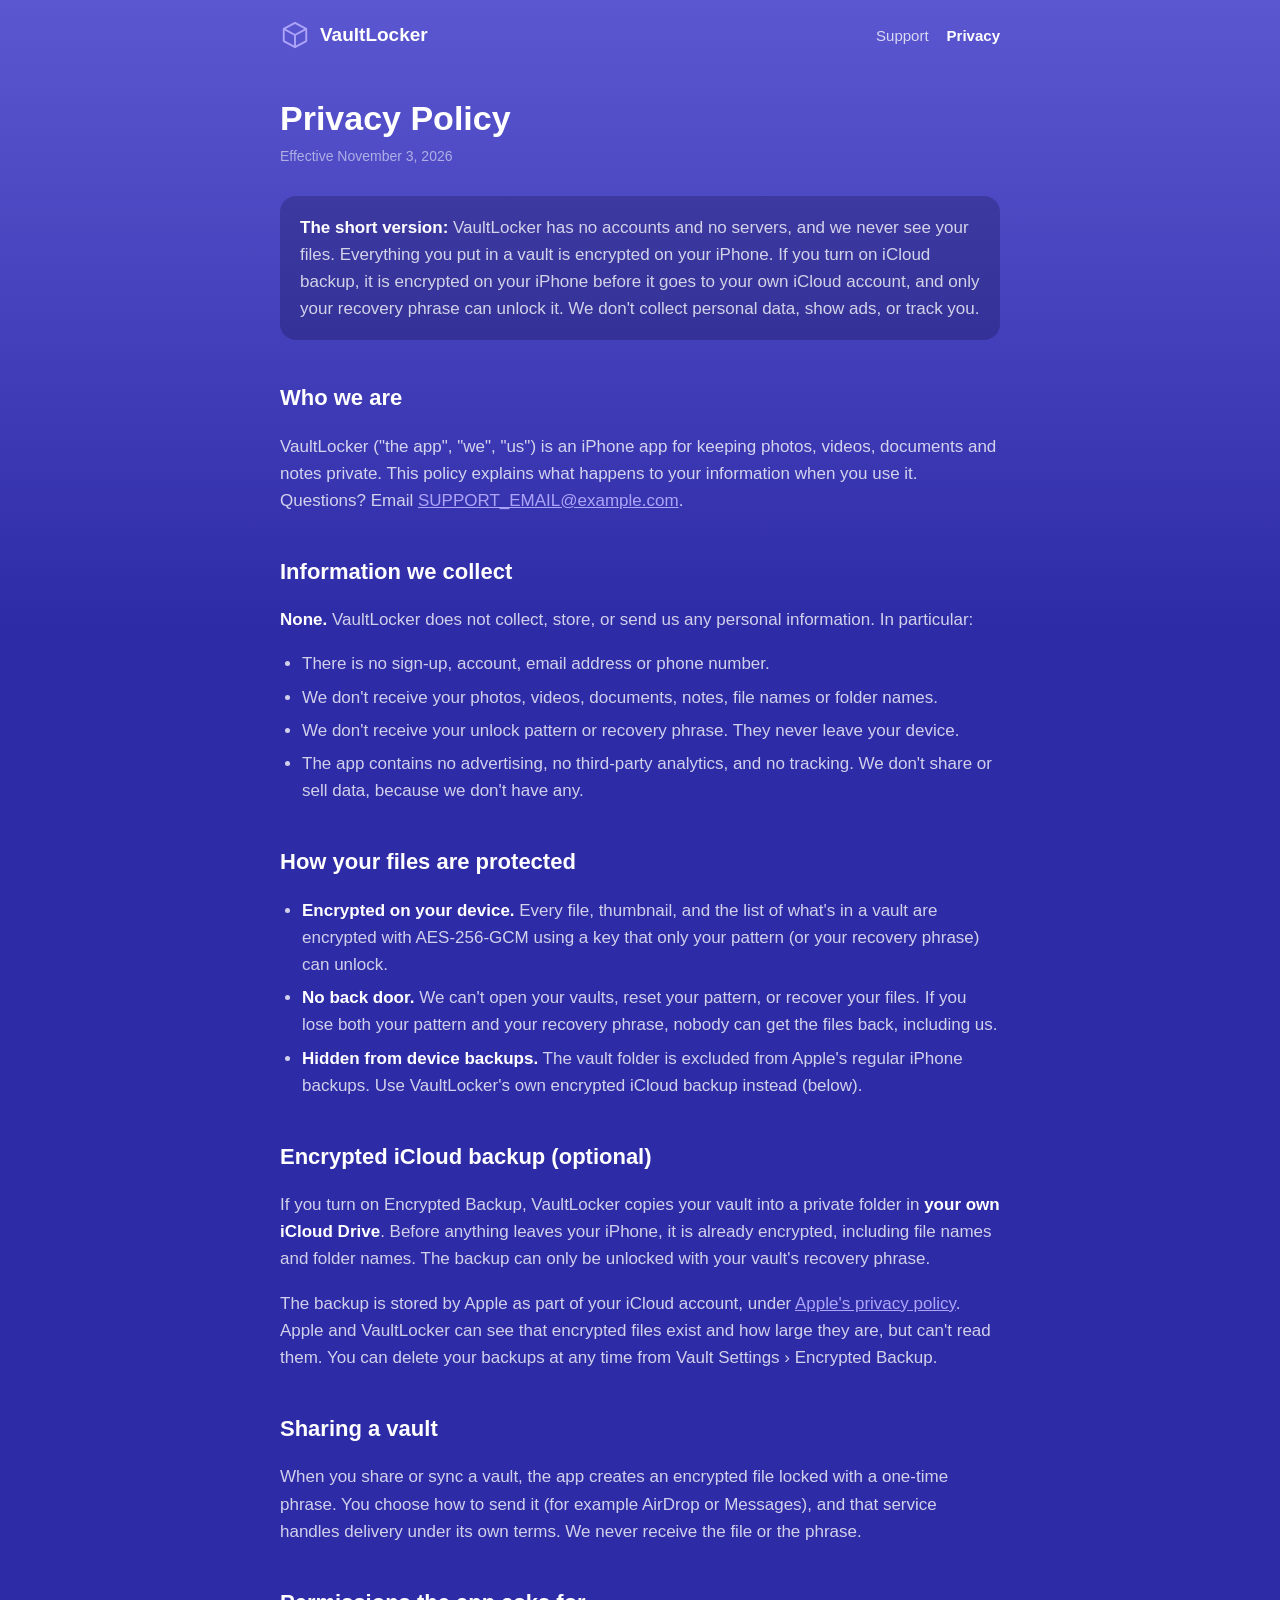
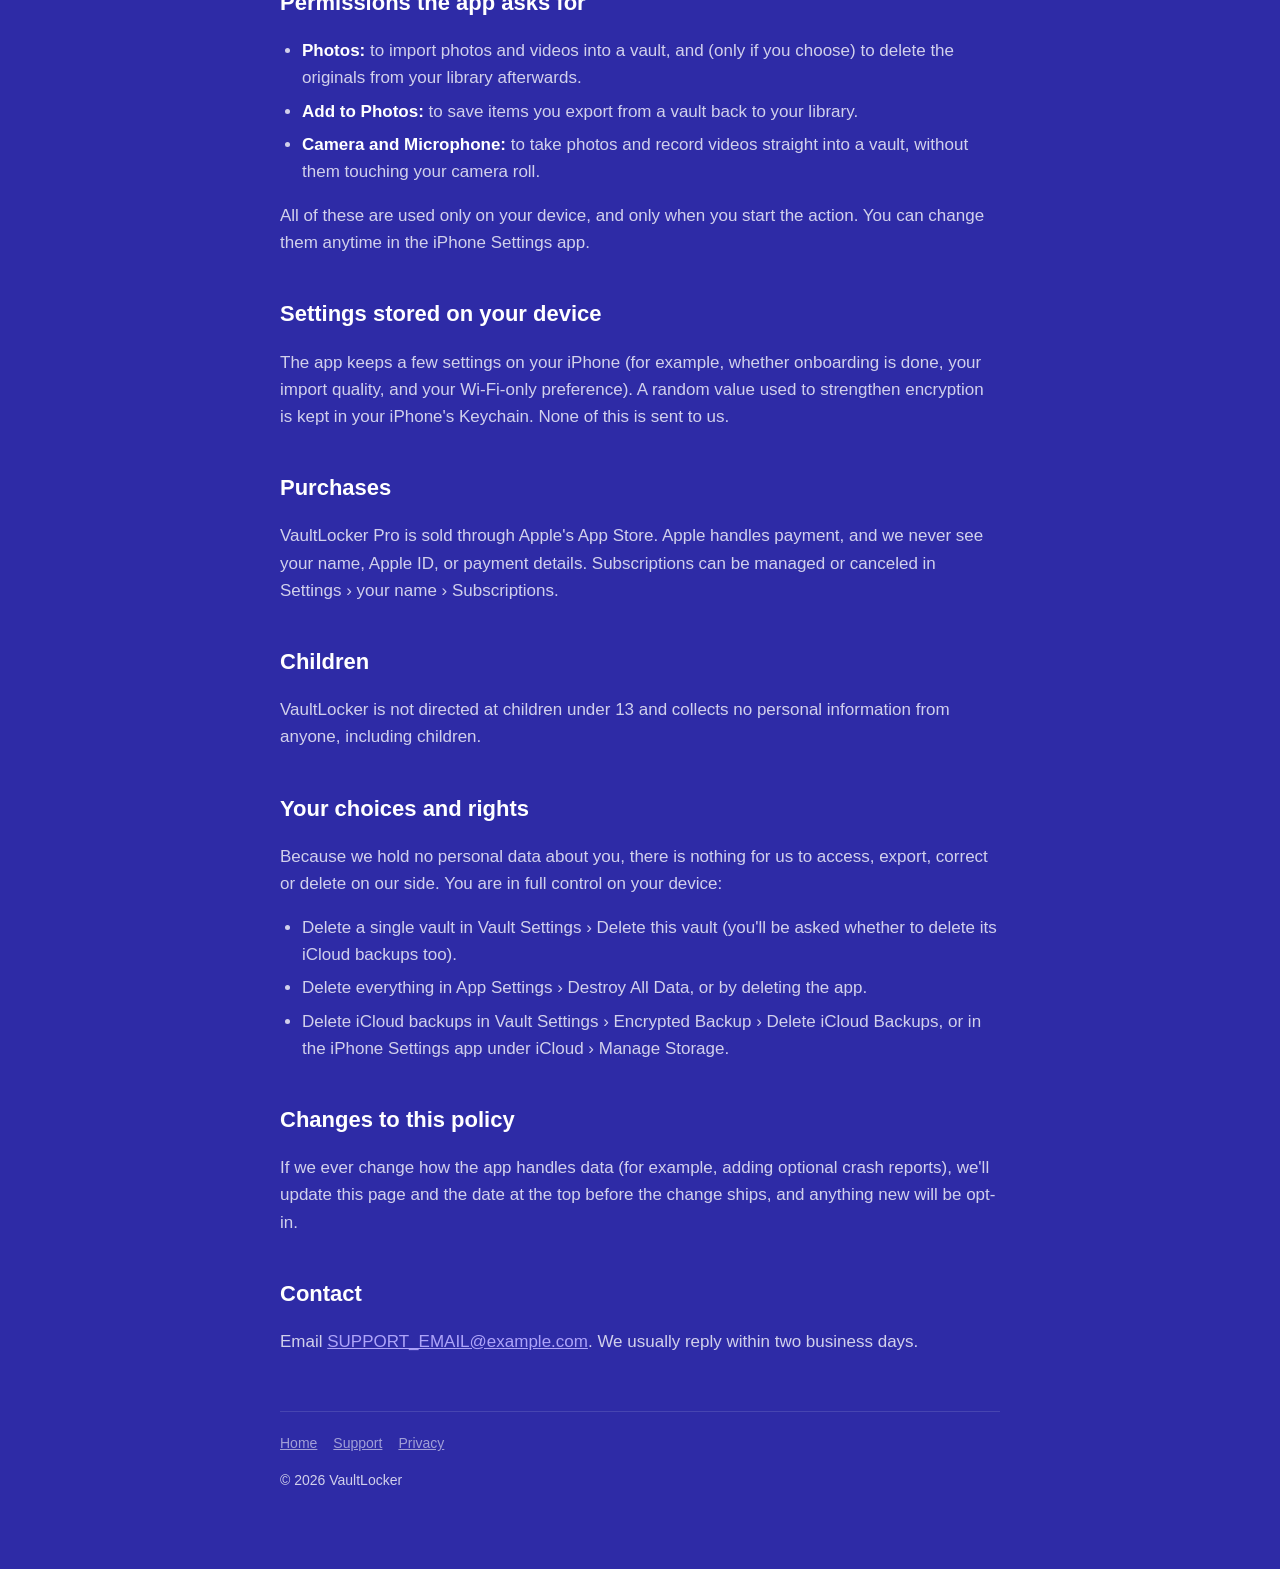
==== privacy.html @ 18f54d1c "first commit" ====
<!doctype html>
<html lang="en">
<head>
  <meta charset="utf-8">
  <meta name="viewport" content="width=device-width, initial-scale=1">
  <title>Privacy Policy – VaultLocker</title>
  <meta name="description" content="VaultLocker privacy policy. Your files are encrypted on your iPhone and we never see them.">
  <link rel="stylesheet" href="style.css">
</head>
<body>
<div class="wrap">
  <header class="site">
    <a class="brand" href="index.html">
      <svg viewBox="0 0 32 32" aria-hidden="true"><path d="M16 3 28 9.5v13L16 29 4 22.5v-13z" fill="none" stroke="#ada4f9" stroke-width="2" stroke-linejoin="round"/><path d="M4 9.5 16 16l12-6.5M16 16v13" fill="none" stroke="#ada4f9" stroke-width="2" stroke-linejoin="round"/></svg>
      <span>VaultLocker</span>
    </a>
    <nav><a href="support.html">Support</a><a href="privacy.html" aria-current="page">Privacy</a></nav>
  </header>

  <main>
    <h1>Privacy Policy</h1>
    <p class="meta">Effective November 3, 2026</p>

    <div class="card">
      <p><strong>The short version:</strong> VaultLocker has no accounts and no servers, and we never see your files. Everything you put in a vault is encrypted on your iPhone. If you turn on iCloud backup, it is encrypted on your iPhone before it goes to your own iCloud account, and only your recovery phrase can unlock it. We don't collect personal data, show ads, or track you.</p>
    </div>

    <h2>Who we are</h2>
    <p>VaultLocker ("the app", "we", "us") is an iPhone app for keeping photos, videos, documents and notes private. This policy explains what happens to your information when you use it. Questions? Email <a href="mailto:SUPPORT_EMAIL@example.com">SUPPORT_EMAIL@example.com</a>.</p>

    <h2>Information we collect</h2>
    <p><strong>None.</strong> VaultLocker does not collect, store, or send us any personal information. In particular:</p>
    <ul>
      <li>There is no sign-up, account, email address or phone number.</li>
      <li>We don't receive your photos, videos, documents, notes, file names or folder names.</li>
      <li>We don't receive your unlock pattern or recovery phrase. They never leave your device.</li>
      <li>The app contains no advertising, no third-party analytics, and no tracking. We don't share or sell data, because we don't have any.</li>
    </ul>

    <h2>How your files are protected</h2>
    <ul>
      <li><strong>Encrypted on your device.</strong> Every file, thumbnail, and the list of what's in a vault are encrypted with AES-256-GCM using a key that only your pattern (or your recovery phrase) can unlock.</li>
      <li><strong>No back door.</strong> We can't open your vaults, reset your pattern, or recover your files. If you lose both your pattern and your recovery phrase, nobody can get the files back, including us.</li>
      <li><strong>Hidden from device backups.</strong> The vault folder is excluded from Apple's regular iPhone backups. Use VaultLocker's own encrypted iCloud backup instead (below).</li>
    </ul>

    <h2>Encrypted iCloud backup (optional)</h2>
    <p>If you turn on Encrypted Backup, VaultLocker copies your vault into a private folder in <strong>your own iCloud Drive</strong>. Before anything leaves your iPhone, it is already encrypted, including file names and folder names. The backup can only be unlocked with your vault's recovery phrase.</p>
    <p>The backup is stored by Apple as part of your iCloud account, under <a href="https://www.apple.com/legal/privacy/">Apple's privacy policy</a>. Apple and VaultLocker can see that encrypted files exist and how large they are, but can't read them. You can delete your backups at any time from Vault Settings › Encrypted Backup.</p>

    <h2>Sharing a vault</h2>
    <p>When you share or sync a vault, the app creates an encrypted file locked with a one-time phrase. You choose how to send it (for example AirDrop or Messages), and that service handles delivery under its own terms. We never receive the file or the phrase.</p>

    <h2>Permissions the app asks for</h2>
    <ul>
      <li><strong>Photos:</strong> to import photos and videos into a vault, and (only if you choose) to delete the originals from your library afterwards.</li>
      <li><strong>Add to Photos:</strong> to save items you export from a vault back to your library.</li>
      <li><strong>Camera and Microphone:</strong> to take photos and record videos straight into a vault, without them touching your camera roll.</li>
    </ul>
    <p>All of these are used only on your device, and only when you start the action. You can change them anytime in the iPhone Settings app.</p>

    <h2>Settings stored on your device</h2>
    <p>The app keeps a few settings on your iPhone (for example, whether onboarding is done, your import quality, and your Wi-Fi-only preference). A random value used to strengthen encryption is kept in your iPhone's Keychain. None of this is sent to us.</p>

    <h2>Purchases</h2>
    <p>VaultLocker Pro is sold through Apple's App Store. Apple handles payment, and we never see your name, Apple ID, or payment details. Subscriptions can be managed or canceled in Settings › your name › Subscriptions.</p>

    <h2>Children</h2>
    <p>VaultLocker is not directed at children under 13 and collects no personal information from anyone, including children.</p>

    <h2>Your choices and rights</h2>
    <p>Because we hold no personal data about you, there is nothing for us to access, export, correct or delete on our side. You are in full control on your device:</p>
    <ul>
      <li>Delete a single vault in Vault Settings › Delete this vault (you'll be asked whether to delete its iCloud backups too).</li>
      <li>Delete everything in App Settings › Destroy All Data, or by deleting the app.</li>
      <li>Delete iCloud backups in Vault Settings › Encrypted Backup › Delete iCloud Backups, or in the iPhone Settings app under iCloud › Manage Storage.</li>
    </ul>

    <h2>Changes to this policy</h2>
    <p>If we ever change how the app handles data (for example, adding optional crash reports), we'll update this page and the date at the top before the change ships, and anything new will be opt-in.</p>

    <h2>Contact</h2>
    <p>Email <a href="mailto:SUPPORT_EMAIL@example.com">SUPPORT_EMAIL@example.com</a>. We usually reply within two business days.</p>
  </main>

  <footer class="site">
    <a href="index.html">Home</a><a href="support.html">Support</a><a href="privacy.html">Privacy</a>
    <p>© 2026 VaultLocker</p>
  </footer>
</div>
</body>
</html>
---- style.css ----
:root {
  --bg-top: #5b57d1;
  --bg-bottom: #2e2ba6;
  --card: rgba(0, 0, 32, 0.22);
  --line: rgba(255, 255, 255, 0.12);
  --text: #ffffff;
  --dim: rgba(255, 255, 255, 0.78);
  --faint: rgba(255, 255, 255, 0.55);
  --accent: #ada4f9;
  --accent-text: #3a3394;
}

* { box-sizing: border-box; }

html { -webkit-text-size-adjust: 100%; }

body {
  margin: 0;
  min-height: 100vh;
  background: linear-gradient(180deg, var(--bg-top) 0%, var(--bg-bottom) 70%) fixed;
  background-color: var(--bg-bottom);
  color: var(--text);
  font: 17px/1.6 -apple-system, BlinkMacSystemFont, "SF Pro Text", "Segoe UI", Roboto, Helvetica, Arial, sans-serif;
}

a { color: var(--accent); }

.wrap { max-width: 760px; margin: 0 auto; padding: 0 20px 64px; }

header.site {
  display: flex;
  align-items: center;
  justify-content: space-between;
  gap: 16px;
  padding: 20px 0;
}

.brand {
  display: flex;
  align-items: center;
  gap: 10px;
  color: var(--text);
  text-decoration: none;
  font-weight: 700;
  font-size: 19px;
}

.brand svg { width: 30px; height: 30px; }

nav a {
  color: var(--dim);
  text-decoration: none;
  margin-left: 18px;
  font-size: 15px;
}

nav a[aria-current="page"] { color: var(--text); font-weight: 600; }

h1 { font-size: 34px; line-height: 1.2; margin: 28px 0 6px; }
h2 { font-size: 22px; margin: 40px 0 10px; }
h3 { font-size: 18px; margin: 24px 0 6px; }

p, li { color: var(--dim); }
strong { color: var(--text); }

.meta { color: var(--faint); font-size: 14px; margin: 0 0 28px; }

.card {
  background: var(--card);
  border-radius: 16px;
  padding: 18px 20px;
  margin: 16px 0;
}

.card p:first-child { margin-top: 0; }
.card p:last-child { margin-bottom: 0; }

ul { padding-left: 22px; }
li { margin: 6px 0; }

details {
  background: var(--card);
  border-radius: 14px;
  margin: 10px 0;
  padding: 0 18px;
}

summary {
  cursor: pointer;
  padding: 16px 0;
  font-weight: 600;
  list-style: none;
  display: flex;
  justify-content: space-between;
  gap: 12px;
}

summary::-webkit-details-marker { display: none; }
summary::after { content: "+"; color: var(--accent); font-weight: 400; font-size: 22px; line-height: 1; }
details[open] summary::after { content: "–"; }
details > :not(summary) { margin-top: 0; }
details > :last-child { padding-bottom: 16px; margin-bottom: 0; }

.button {
  display: inline-block;
  background: var(--accent);
  color: var(--accent-text);
  font-weight: 600;
  text-decoration: none;
  padding: 13px 26px;
  border-radius: 999px;
  margin-top: 6px;
}

.hero { text-align: center; padding: 48px 0 16px; }
.hero svg { width: 84px; height: 84px; }
.hero p { font-size: 19px; max-width: 520px; margin: 10px auto 24px; }

.grid { display: grid; grid-template-columns: repeat(auto-fit, minmax(210px, 1fr)); gap: 12px; }
.grid .card { margin: 0; }
.grid h3 { margin-top: 0; }

footer.site {
  border-top: 1px solid var(--line);
  margin-top: 56px;
  padding-top: 20px;
  color: var(--faint);
  font-size: 14px;
}

footer.site a { color: var(--faint); margin-right: 16px; }

@media (max-width: 480px) {
  body { font-size: 16px; }
  h1 { font-size: 28px; }
  nav a { margin-left: 12px; font-size: 14px; }
  .brand span { display: none; }
}
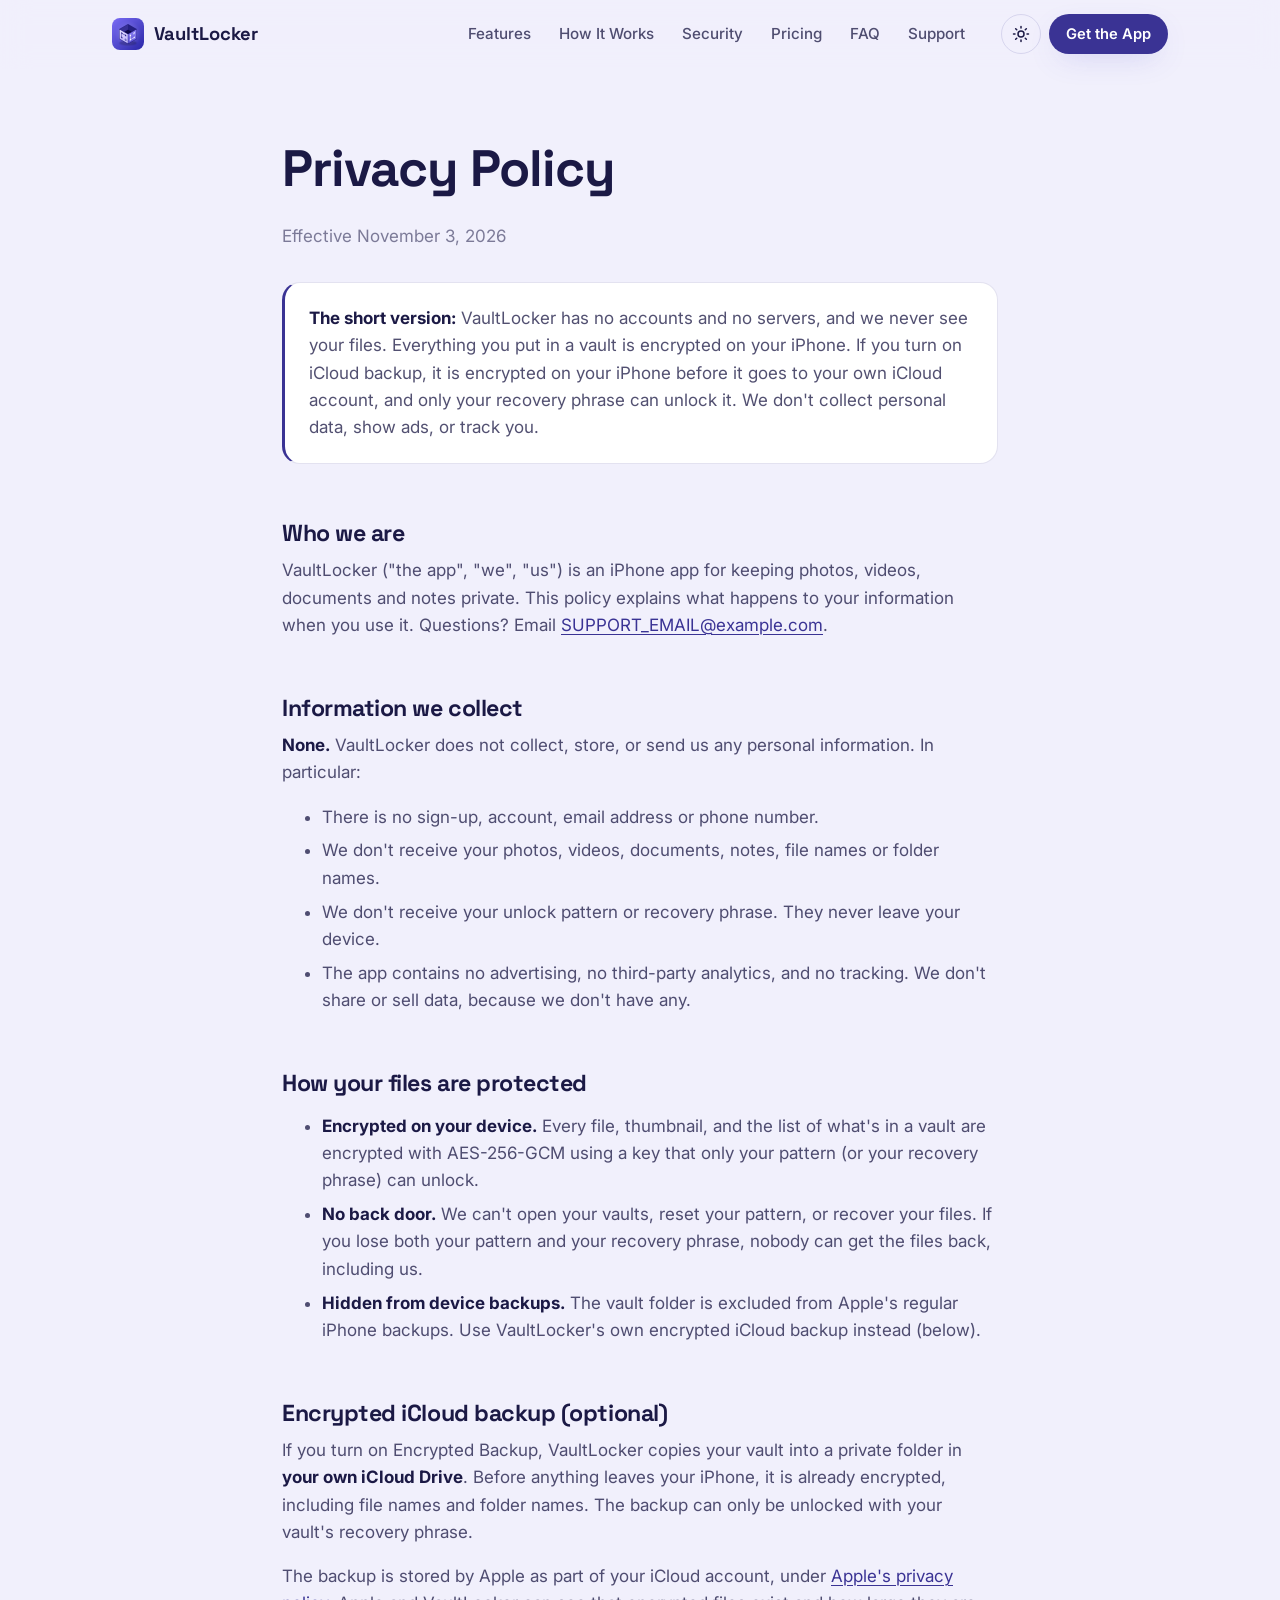
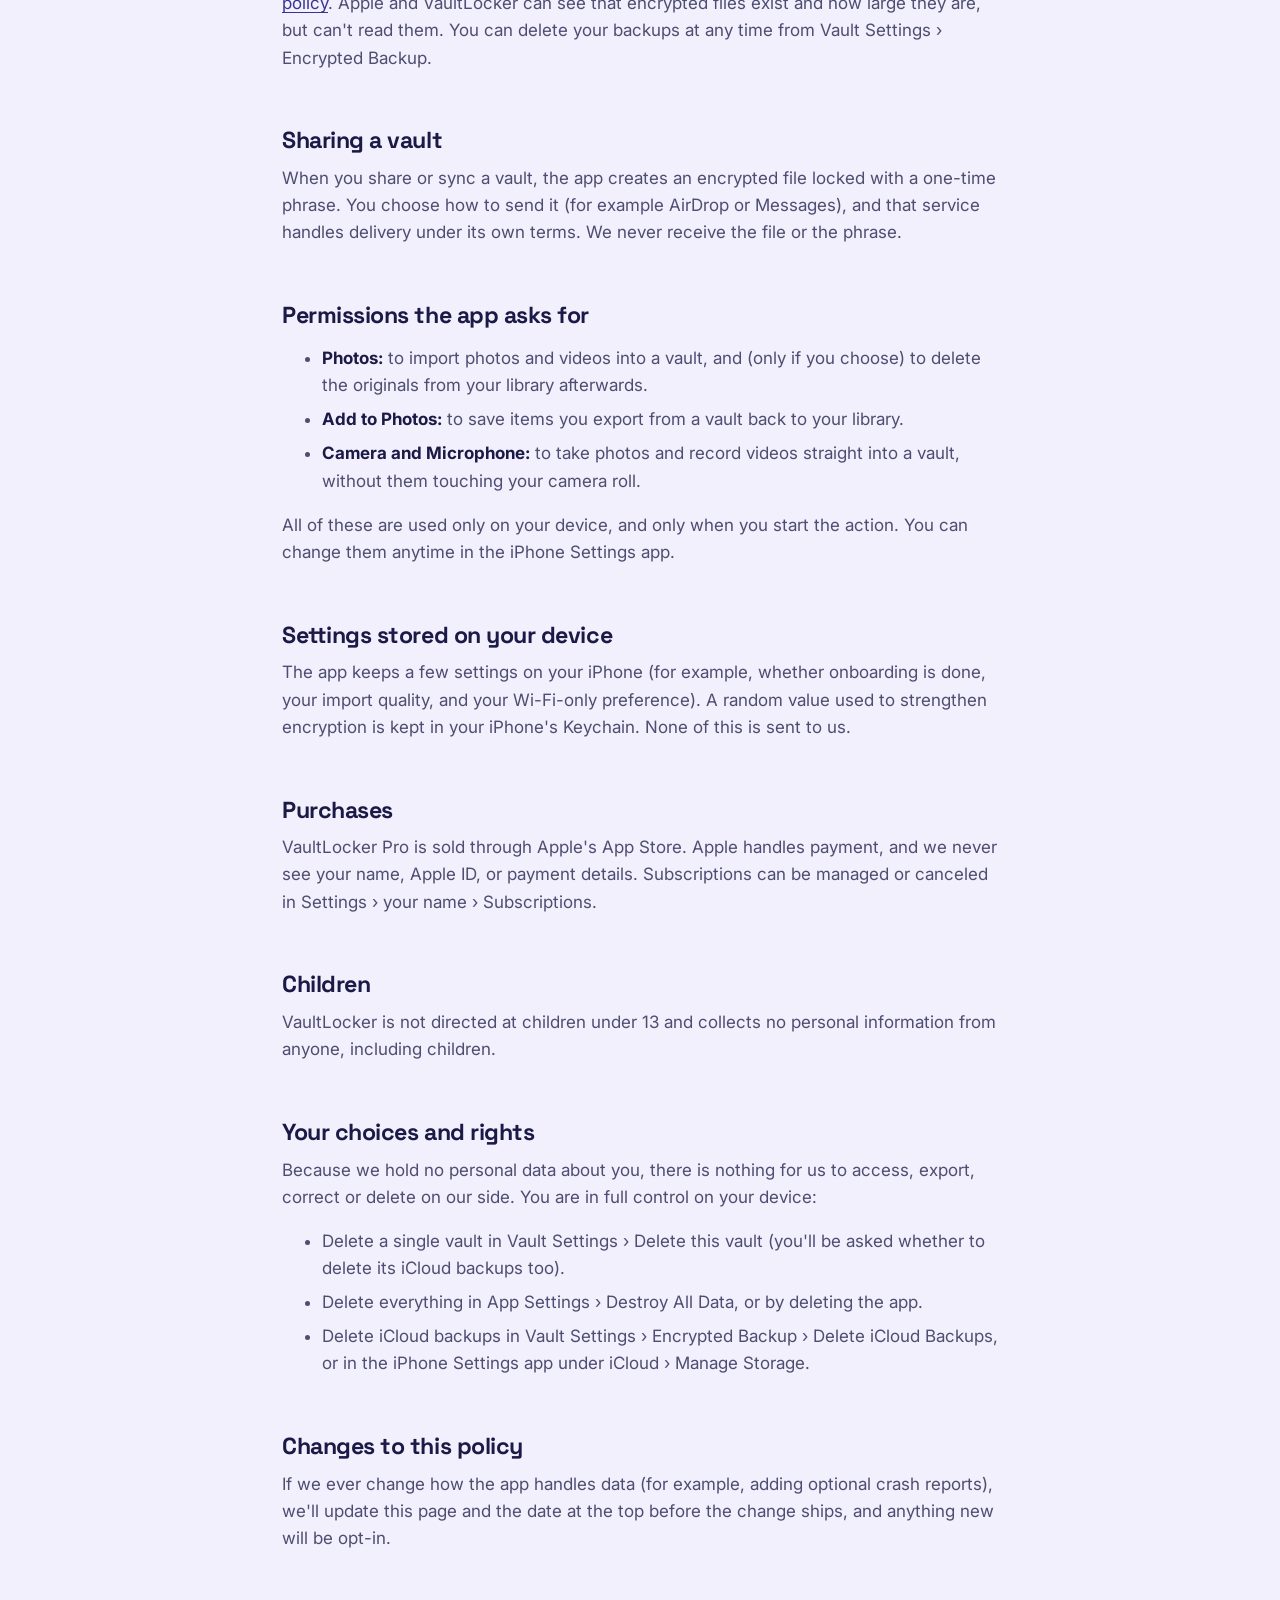
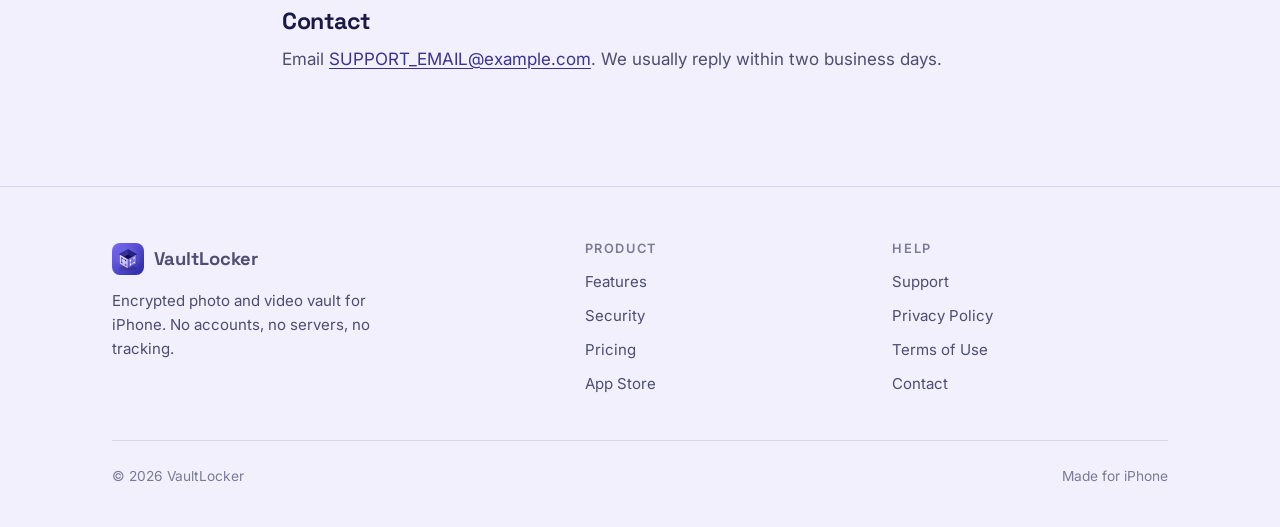
==== commit b2aed3a3: "misc commits" ====
--- a/privacy.html
+++ b/privacy.html
@@ -1,27 +1,60 @@
 <!doctype html>
-<html lang="en">
+<html lang="en" class="no-js">
 <head>
   <meta charset="utf-8">
-  <meta name="viewport" content="width=device-width, initial-scale=1">
+  <meta name="viewport" content="width=device-width, initial-scale=1, viewport-fit=cover">
   <title>Privacy Policy – VaultLocker</title>
-  <meta name="description" content="VaultLocker privacy policy. Your files are encrypted on your iPhone and we never see them.">
+  <meta name="description" content="VaultLocker privacy policy. No accounts, no servers, no tracking. Your files are encrypted on your iPhone.">
+  <meta name="theme-color" content="#15133d">
+  <link rel="icon" type="image/png" href="assets/favicon.png">
+  <link rel="apple-touch-icon" href="assets/icon.png">
+  <link rel="preconnect" href="https://fonts.googleapis.com">
+  <link rel="preconnect" href="https://fonts.gstatic.com" crossorigin>
+  <link rel="stylesheet" href="https://fonts.googleapis.com/css2?family=Inter:wght@400;500;600;700&family=Space+Grotesk:wght@500;600;700&display=swap">
   <link rel="stylesheet" href="style.css">
+  <script>
+    // Runs before first paint so a stored or OS-preferred theme never flashes.
+    (function () {
+      var t = null;
+      try { t = localStorage.getItem('theme'); } catch (e) {}
+      if (!t) t = window.matchMedia && matchMedia('(prefers-color-scheme: light)').matches ? 'light' : 'dark';
+      document.documentElement.setAttribute('data-theme', t);
+    })();
+  </script>
 </head>
 <body>
-<div class="wrap">
-  <header class="site">
-    <a class="brand" href="index.html">
-      <svg viewBox="0 0 32 32" aria-hidden="true"><path d="M16 3 28 9.5v13L16 29 4 22.5v-13z" fill="none" stroke="#ada4f9" stroke-width="2" stroke-linejoin="round"/><path d="M4 9.5 16 16l12-6.5M16 16v13" fill="none" stroke="#ada4f9" stroke-width="2" stroke-linejoin="round"/></svg>
-      <span>VaultLocker</span>
-    </a>
-    <nav><a href="support.html">Support</a><a href="privacy.html" aria-current="page">Privacy</a></nav>
-  </header>
+<a class="skip" href="#main">Skip to main content</a>
 
-  <main>
+<header class="site-header">
+  <div class="container nav-inner">
+    <a href="index.html" class="logo"><img src="assets/icon.png" alt="" width="32" height="32"><span>VaultLocker</span></a>
+    <nav id="primary-nav" class="nav-links" aria-label="Primary">
+      <a href="index.html#features">Features</a>
+      <a href="index.html#how-it-works">How It Works</a>
+      <a href="index.html#security">Security</a>
+      <a href="index.html#pricing">Pricing</a>
+      <a href="index.html#faq">FAQ</a>
+      <a href="support.html">Support</a>
+    </nav>
+    <div class="nav-actions">
+      <button class="icon-btn theme-toggle" type="button" aria-label="Toggle light and dark theme">
+        <svg class="moon" viewBox="0 0 24 24"><path d="M20 14.5A8 8 0 0 1 9.5 4a8 8 0 1 0 10.5 10.5z" fill="none" stroke="currentColor" stroke-width="2" stroke-linejoin="round"/></svg>
+        <svg class="sun" viewBox="0 0 24 24"><circle cx="12" cy="12" r="4" fill="none" stroke="currentColor" stroke-width="2"/><path d="M12 2v2m0 16v2M2 12h2m16 0h2M4.9 4.9l1.4 1.4m11.4 11.4 1.4 1.4M4.9 19.1l1.4-1.4M17.7 6.3l1.4-1.4" stroke="currentColor" stroke-width="2" stroke-linecap="round"/></svg>
+      </button>
+      <a class="btn btn-primary btn-sm" href="https://apps.apple.com/app/idAPP_STORE_ID">Get the App</a>
+      <button class="icon-btn menu-toggle" type="button" aria-label="Open menu" aria-controls="primary-nav" aria-expanded="false">
+        <svg viewBox="0 0 24 24"><path d="M4 7h16M4 12h16M4 17h16" stroke="currentColor" stroke-width="2" stroke-linecap="round"/></svg>
+      </button>
+    </div>
+  </div>
+</header>
+
+<main id="main" class="doc">
+  <div class="container">
     <h1>Privacy Policy</h1>
     <p class="meta">Effective November 3, 2026</p>
 
-    <div class="card">
+    <div class="note">
       <p><strong>The short version:</strong> VaultLocker has no accounts and no servers, and we never see your files. Everything you put in a vault is encrypted on your iPhone. If you turn on iCloud backup, it is encrypted on your iPhone before it goes to your own iCloud account, and only your recovery phrase can unlock it. We don't collect personal data, show ads, or track you.</p>
     </div>
 
@@ -81,12 +114,42 @@
 
     <h2>Contact</h2>
     <p>Email <a href="mailto:SUPPORT_EMAIL@example.com">SUPPORT_EMAIL@example.com</a>. We usually reply within two business days.</p>
-  </main>
+    </div>
+</main>
 
-  <footer class="site">
-    <a href="index.html">Home</a><a href="support.html">Support</a><a href="privacy.html">Privacy</a>
-    <p>© 2026 VaultLocker</p>
-  </footer>
-</div>
+<footer class="site-footer">
+  <div class="container">
+    <div class="footer-grid">
+      <div class="footer-brand">
+        <a href="index.html" class="logo"><img src="assets/icon.png" alt="" width="32" height="32"><span>VaultLocker</span></a>
+        <p>Encrypted photo and video vault for iPhone. No accounts, no servers, no tracking.</p>
+      </div>
+      <div>
+        <h4>Product</h4>
+        <ul>
+          <li><a href="index.html#features">Features</a></li>
+          <li><a href="index.html#security">Security</a></li>
+          <li><a href="index.html#pricing">Pricing</a></li>
+          <li><a href="https://apps.apple.com/app/idAPP_STORE_ID">App Store</a></li>
+        </ul>
+      </div>
+      <div>
+        <h4>Help</h4>
+        <ul>
+          <li><a href="support.html">Support</a></li>
+          <li><a href="privacy.html">Privacy Policy</a></li>
+          <li><a href="https://www.apple.com/legal/internet-services/itunes/dev/stdeula/">Terms of Use</a></li>
+          <li><a href="mailto:SUPPORT_EMAIL@example.com">Contact</a></li>
+        </ul>
+      </div>
+    </div>
+    <div class="footer-bottom">
+      <span>© <span id="year">2026</span> VaultLocker</span>
+      <span>Made for iPhone</span>
+    </div>
+  </div>
+</footer>
+
+<script src="main.js"></script>
 </body>
 </html>
--- a/style.css
+++ b/style.css
@@ -1,138 +1,416 @@
+/* VaultLocker site styles.
+   Palette comes from the app (lib/theme/app_theme.dart) so the site and the
+   app read as one product. Dark is the default; light is opt-in via the
+   header toggle or the OS preference. */
+
 :root {
-  --bg-top: #5b57d1;
-  --bg-bottom: #2e2ba6;
-  --card: rgba(0, 0, 32, 0.22);
-  --line: rgba(255, 255, 255, 0.12);
-  --text: #ffffff;
-  --dim: rgba(255, 255, 255, 0.78);
-  --faint: rgba(255, 255, 255, 0.55);
+  --font-display: "Space Grotesk", "Inter", -apple-system, BlinkMacSystemFont, "Segoe UI", sans-serif;
+  --font-body: "Inter", -apple-system, BlinkMacSystemFont, "Segoe UI", Roboto, sans-serif;
+  --font-mono: ui-monospace, "SF Mono", Menlo, Consolas, monospace;
+
+  --bg: #15133d;
+  --bg-2: #1c1a52;
+  --surface: #24216a;
+  --surface-2: #2e2ba6;
+  --line: rgba(173, 164, 249, 0.18);
+  --text: #f3f2ff;
+  --text-2: rgba(243, 242, 255, 0.74);
+  --text-3: rgba(243, 242, 255, 0.52);
   --accent: #ada4f9;
-  --accent-text: #3a3394;
-}
-
-* { box-sizing: border-box; }
-
-html { -webkit-text-size-adjust: 100%; }
-
+  --accent-strong: #5b57d1;
+  --accent-contrast: #15133d;
+  --highlight: #ff5d73;
+  --green: #4cd964;
+  --header-bg: rgba(21, 19, 61, 0.78);
+  --glow: rgba(91, 87, 209, 0.55);
+
+  --radius-sm: 10px;
+  --radius: 18px;
+  --radius-lg: 28px;
+  --container: 1120px;
+  --gutter: clamp(16px, 4vw, 32px);
+  color-scheme: dark;
+}
+
+@media (prefers-color-scheme: light) {
+  :root:not([data-theme="dark"]) {
+    --bg: #f1f0fc;
+    --bg-2: #e6e4fa;
+    --surface: #ffffff;
+    --surface-2: #e9e7ff;
+    --line: rgba(58, 51, 148, 0.14);
+    --text: #1b1945;
+    --text-2: rgba(27, 25, 69, 0.76);
+    --text-3: rgba(27, 25, 69, 0.55);
+    --accent: #3a3394;
+    --accent-strong: #5b57d1;
+    --accent-contrast: #ffffff;
+    --highlight: #d93a51;
+    --green: #1f9d3a;
+    --header-bg: rgba(241, 240, 252, 0.82);
+    --glow: rgba(91, 87, 209, 0.25);
+    color-scheme: light;
+  }
+}
+:root[data-theme="light"] {
+  --bg: #f1f0fc;
+  --bg-2: #e6e4fa;
+  --surface: #ffffff;
+  --surface-2: #e9e7ff;
+  --line: rgba(58, 51, 148, 0.14);
+  --text: #1b1945;
+  --text-2: rgba(27, 25, 69, 0.76);
+  --text-3: rgba(27, 25, 69, 0.55);
+  --accent: #3a3394;
+  --accent-strong: #5b57d1;
+  --accent-contrast: #ffffff;
+  --highlight: #d93a51;
+  --green: #1f9d3a;
+  --header-bg: rgba(241, 240, 252, 0.82);
+  --glow: rgba(91, 87, 209, 0.25);
+  color-scheme: light;
+}
+
+/* ---------- Base ---------- */
+
+*, *::before, *::after { box-sizing: border-box; }
+html { -webkit-text-size-adjust: 100%; scroll-behavior: smooth; scroll-padding-top: 84px; }
 body {
   margin: 0;
-  min-height: 100vh;
-  background: linear-gradient(180deg, var(--bg-top) 0%, var(--bg-bottom) 70%) fixed;
-  background-color: var(--bg-bottom);
+  background: var(--bg);
   color: var(--text);
-  font: 17px/1.6 -apple-system, BlinkMacSystemFont, "SF Pro Text", "Segoe UI", Roboto, Helvetica, Arial, sans-serif;
-}
-
-a { color: var(--accent); }
-
-.wrap { max-width: 760px; margin: 0 auto; padding: 0 20px 64px; }
-
-header.site {
-  display: flex;
-  align-items: center;
-  justify-content: space-between;
-  gap: 16px;
-  padding: 20px 0;
-}
-
-.brand {
-  display: flex;
-  align-items: center;
-  gap: 10px;
-  color: var(--text);
-  text-decoration: none;
-  font-weight: 700;
-  font-size: 19px;
-}
-
-.brand svg { width: 30px; height: 30px; }
-
-nav a {
-  color: var(--dim);
-  text-decoration: none;
-  margin-left: 18px;
-  font-size: 15px;
-}
-
-nav a[aria-current="page"] { color: var(--text); font-weight: 600; }
-
-h1 { font-size: 34px; line-height: 1.2; margin: 28px 0 6px; }
-h2 { font-size: 22px; margin: 40px 0 10px; }
-h3 { font-size: 18px; margin: 24px 0 6px; }
-
-p, li { color: var(--dim); }
-strong { color: var(--text); }
-
-.meta { color: var(--faint); font-size: 14px; margin: 0 0 28px; }
-
-.card {
-  background: var(--card);
-  border-radius: 16px;
-  padding: 18px 20px;
-  margin: 16px 0;
-}
-
-.card p:first-child { margin-top: 0; }
-.card p:last-child { margin-bottom: 0; }
-
-ul { padding-left: 22px; }
-li { margin: 6px 0; }
-
-details {
-  background: var(--card);
-  border-radius: 14px;
-  margin: 10px 0;
-  padding: 0 18px;
-}
-
-summary {
-  cursor: pointer;
-  padding: 16px 0;
-  font-weight: 600;
-  list-style: none;
-  display: flex;
-  justify-content: space-between;
-  gap: 12px;
-}
-
-summary::-webkit-details-marker { display: none; }
-summary::after { content: "+"; color: var(--accent); font-weight: 400; font-size: 22px; line-height: 1; }
-details[open] summary::after { content: "–"; }
-details > :not(summary) { margin-top: 0; }
-details > :last-child { padding-bottom: 16px; margin-bottom: 0; }
-
-.button {
+  font: 400 17px/1.6 var(--font-body);
+  -webkit-font-smoothing: antialiased;
+  overflow-x: hidden;
+}
+img { max-width: 100%; display: block; }
+a { color: var(--accent); text-decoration-thickness: 1px; text-underline-offset: 3px; }
+h1, h2, h3 { font-family: var(--font-display); line-height: 1.12; letter-spacing: -0.02em; margin: 0 0 0.5em; }
+h1 { font-size: clamp(2.3rem, 5.4vw, 4rem); font-weight: 700; }
+h2 { font-size: clamp(1.8rem, 3.6vw, 2.7rem); font-weight: 700; }
+h3 { font-size: 1.15rem; font-weight: 600; letter-spacing: -0.01em; }
+p { margin: 0 0 1em; }
+code { font-family: var(--font-mono); font-size: 0.9em; }
+
+.container { width: 100%; max-width: var(--container); margin: 0 auto; padding: 0 var(--gutter); }
+.skip { position: absolute; left: -9999px; }
+.skip:focus { left: 16px; top: 16px; z-index: 100; background: var(--surface); padding: 8px 14px; border-radius: 8px; }
+:focus-visible { outline: 2px solid var(--accent); outline-offset: 3px; }
+
+.eyebrow {
   display: inline-block;
-  background: var(--accent);
-  color: var(--accent-text);
-  font-weight: 600;
-  text-decoration: none;
-  padding: 13px 26px;
-  border-radius: 999px;
-  margin-top: 6px;
-}
-
-.hero { text-align: center; padding: 48px 0 16px; }
-.hero svg { width: 84px; height: 84px; }
-.hero p { font-size: 19px; max-width: 520px; margin: 10px auto 24px; }
-
-.grid { display: grid; grid-template-columns: repeat(auto-fit, minmax(210px, 1fr)); gap: 12px; }
-.grid .card { margin: 0; }
-.grid h3 { margin-top: 0; }
-
-footer.site {
-  border-top: 1px solid var(--line);
-  margin-top: 56px;
-  padding-top: 20px;
-  color: var(--faint);
-  font-size: 14px;
-}
-
-footer.site a { color: var(--faint); margin-right: 16px; }
-
-@media (max-width: 480px) {
-  body { font-size: 16px; }
-  h1 { font-size: 28px; }
-  nav a { margin-left: 12px; font-size: 14px; }
-  .brand span { display: none; }
-}
+  font: 600 0.78rem/1 var(--font-body);
+  letter-spacing: 0.14em;
+  text-transform: uppercase;
+  color: var(--accent);
+  margin-bottom: 14px;
+}
+.lead { font-size: clamp(1.05rem, 1.6vw, 1.2rem); color: var(--text-2); max-width: 60ch; }
+.section { padding: clamp(72px, 10vw, 120px) 0; }
+.section-head { max-width: 680px; margin-bottom: clamp(36px, 5vw, 56px); }
+.section-head.center { margin-left: auto; margin-right: auto; text-align: center; }
+.section-head.center .lead { margin-left: auto; margin-right: auto; }
+
+/* ---------- Buttons ---------- */
+
+.btn {
+  display: inline-flex; align-items: center; justify-content: center; gap: 10px;
+  min-height: 52px; padding: 0 24px;
+  border-radius: 999px; border: 1px solid transparent;
+  font: 600 1rem/1 var(--font-body); text-decoration: none; cursor: pointer;
+  transition: transform .15s ease, background .2s ease, box-shadow .2s ease;
+}
+.btn:hover { transform: translateY(-1px); }
+.btn-primary { background: var(--accent); color: var(--accent-contrast); box-shadow: 0 10px 30px -10px var(--glow); }
+.btn-primary:hover { box-shadow: 0 14px 36px -10px var(--glow); }
+.btn-ghost { background: transparent; color: var(--text); border-color: var(--line); }
+.btn-ghost:hover { background: var(--surface); }
+.btn svg { width: 20px; height: 20px; flex: none; }
+.btn-sm { min-height: 40px; padding: 0 16px; font-size: 0.92rem; }
+
+/* ---------- Header ---------- */
+
+.site-header {
+  position: fixed; inset: 0 0 auto; z-index: 50;
+  background: var(--header-bg);
+  backdrop-filter: saturate(160%) blur(14px);
+  -webkit-backdrop-filter: saturate(160%) blur(14px);
+  border-bottom: 1px solid transparent;
+  transition: border-color .2s ease;
+}
+.site-header.scrolled { border-bottom-color: var(--line); }
+.nav-inner { display: flex; align-items: center; gap: 24px; height: 68px; }
+.logo { display: flex; align-items: center; gap: 10px; color: var(--text); text-decoration: none; font: 700 1.15rem/1 var(--font-display); }
+.logo img { width: 32px; height: 32px; border-radius: 8px; }
+.nav-links { display: flex; gap: 4px; margin-left: auto; }
+.nav-links a { color: var(--text-2); text-decoration: none; font-weight: 500; font-size: 0.95rem; padding: 8px 12px; border-radius: 999px; }
+.nav-links a:hover, .nav-links a[aria-current="page"] { color: var(--text); background: var(--surface); }
+.nav-actions { display: flex; align-items: center; gap: 8px; }
+.icon-btn {
+  display: inline-grid; place-items: center; width: 40px; height: 40px;
+  border-radius: 999px; border: 1px solid var(--line); background: transparent; color: var(--text); cursor: pointer;
+}
+.icon-btn:hover { background: var(--surface); }
+.icon-btn svg { width: 18px; height: 18px; }
+.theme-toggle .sun { display: none; }
+:root[data-theme="light"] .theme-toggle .sun { display: block; }
+:root[data-theme="light"] .theme-toggle .moon { display: none; }
+.menu-toggle { display: none; }
+
+@media (max-width: 860px) {
+  .nav-links {
+    position: fixed; inset: 68px 0 auto; flex-direction: column; gap: 0;
+    background: var(--bg); border-bottom: 1px solid var(--line);
+    padding: 8px var(--gutter) 20px;
+    transform: translateY(-8px); opacity: 0; visibility: hidden;
+    transition: opacity .2s ease, transform .2s ease, visibility .2s;
+  }
+  .nav-links.open { transform: none; opacity: 1; visibility: visible; }
+  .nav-links a { padding: 14px 4px; border-radius: 0; font-size: 1.05rem; border-bottom: 1px solid var(--line); }
+  .nav-links a:hover { background: none; }
+  .nav-actions { margin-left: auto; }
+  .menu-toggle { display: inline-grid; }
+  .nav-actions .btn { display: none; }
+}
+
+/* ---------- Hero ---------- */
+
+.hero { position: relative; padding: calc(68px + clamp(48px, 8vw, 96px)) 0 clamp(64px, 8vw, 100px); overflow: hidden; }
+.hero::before {
+  content: ""; position: absolute; inset: -20% -10% auto; height: 120%;
+  background:
+    radial-gradient(40% 50% at 78% 30%, var(--glow), transparent 70%),
+    radial-gradient(35% 40% at 10% 0%, rgba(173, 164, 249, 0.16), transparent 70%);
+  pointer-events: none;
+}
+.hero-grid { position: relative; display: grid; grid-template-columns: minmax(0, 1fr) minmax(240px, 340px); gap: clamp(32px, 6vw, 72px); align-items: center; }
+.pill {
+  display: inline-flex; flex-wrap: wrap; align-items: center; gap: 10px;
+  padding: 7px 14px; margin-bottom: 26px;
+  border: 1px solid var(--line); border-radius: 999px;
+  background: color-mix(in oklab, var(--surface) 60%, transparent);
+  color: var(--text-2); font-size: 0.85rem; font-weight: 600;
+}
+.pill .dot { width: 4px; height: 4px; border-radius: 50%; background: var(--text-3); }
+.hero h1 .accent { color: var(--accent); }
+.hero .lead { margin-bottom: 32px; }
+.hero-cta { display: flex; flex-wrap: wrap; gap: 12px; align-items: center; }
+.microline { display: flex; flex-wrap: wrap; gap: 6px 18px; margin-top: 22px; color: var(--text-3); font-size: 0.9rem; }
+.microline span { display: inline-flex; align-items: center; gap: 6px; }
+.microline svg { width: 15px; height: 15px; color: var(--green); }
+
+.phone {
+  position: relative; width: 100%; max-width: 320px; margin: 0 auto;
+  border-radius: 48px; padding: 10px;
+  background: linear-gradient(160deg, #3b379f, #121036);
+  box-shadow: 0 40px 80px -30px rgba(10, 8, 40, 0.8), 0 0 0 1px rgba(255, 255, 255, 0.08) inset, 0 0 120px -20px var(--glow);
+}
+.phone img { border-radius: 38px; width: 100%; height: auto; }
+.phone-wrap { position: relative; }
+.float-chip {
+  position: absolute; display: flex; align-items: center; gap: 8px;
+  padding: 10px 14px; border-radius: 14px;
+  background: var(--surface); border: 1px solid var(--line);
+  box-shadow: 0 16px 40px -16px rgba(0, 0, 0, 0.5);
+  font-size: 0.85rem; font-weight: 600; white-space: nowrap;
+  animation: bob 6s ease-in-out infinite;
+}
+.float-chip svg { width: 18px; height: 18px; color: var(--accent); }
+.float-chip.one { top: 18%; left: -18%; }
+.float-chip.two { bottom: 16%; right: -14%; animation-delay: -3s; }
+@keyframes bob { 50% { transform: translateY(-8px); } }
+
+@media (max-width: 860px) {
+  .hero-grid { grid-template-columns: 1fr; }
+  .phone { max-width: 260px; }
+  /* Lower on phones so it doesn't cover the screenshot's "Draw your pattern" title. */
+  .float-chip.one { left: 0; top: 40%; }
+  .float-chip.two { right: 0; }
+}
+
+/* ---------- Trust strip ---------- */
+
+.trust { border-block: 1px solid var(--line); background: var(--bg-2); padding: 40px 0; }
+.trust-inner { display: grid; grid-template-columns: 1.3fr 2fr; gap: 32px; align-items: center; }
+.trust p { margin: 0; color: var(--text-2); }
+.chips { display: flex; flex-wrap: wrap; gap: 10px; justify-content: flex-end; }
+.chip {
+  display: inline-flex; align-items: center; gap: 8px;
+  padding: 10px 16px; border-radius: 999px;
+  border: 1px solid var(--line); background: var(--surface);
+  font-weight: 600; font-size: 0.92rem;
+}
+.chip svg { width: 16px; height: 16px; color: var(--accent); }
+@media (max-width: 860px) {
+  .trust-inner { grid-template-columns: 1fr; }
+  .chips { justify-content: flex-start; }
+}
+
+/* ---------- Features ---------- */
+
+.feature-grid { display: grid; grid-template-columns: repeat(3, minmax(0, 1fr)); gap: 16px; }
+.feature {
+  position: relative; padding: 28px; border-radius: var(--radius);
+  background: var(--surface); border: 1px solid var(--line);
+  transition: transform .2s ease, border-color .2s ease;
+}
+.feature:hover { transform: translateY(-3px); border-color: color-mix(in oklab, var(--accent) 45%, transparent); }
+.feature .ic {
+  display: grid; place-items: center; width: 44px; height: 44px; margin-bottom: 18px;
+  border-radius: 12px; background: color-mix(in oklab, var(--accent) 16%, transparent); color: var(--accent);
+}
+.feature .ic svg { width: 22px; height: 22px; }
+.feature p { color: var(--text-2); margin: 0; font-size: 0.97rem; }
+.tag {
+  position: absolute; top: 24px; right: 24px;
+  padding: 4px 10px; border-radius: 999px;
+  font-size: 0.72rem; font-weight: 700; letter-spacing: 0.06em; text-transform: uppercase;
+  background: color-mix(in oklab, var(--accent) 18%, transparent); color: var(--accent);
+}
+@media (max-width: 960px) { .feature-grid { grid-template-columns: repeat(2, minmax(0, 1fr)); } }
+@media (max-width: 600px) { .feature-grid { grid-template-columns: 1fr; } }
+
+/* ---------- How it works ---------- */
+
+.steps { display: grid; grid-template-columns: repeat(3, minmax(0, 1fr)); gap: 20px; counter-reset: step; position: relative; }
+.step { position: relative; padding: 32px 28px; border-radius: var(--radius); background: var(--bg-2); border: 1px solid var(--line); }
+.step .num {
+  display: block; margin-bottom: 18px;
+  font: 700 2.6rem/1 var(--font-display);
+  color: transparent; -webkit-text-stroke: 1.5px var(--accent);
+}
+.step p { color: var(--text-2); margin: 0; }
+@media (max-width: 860px) { .steps { grid-template-columns: 1fr; } }
+
+/* ---------- Security ---------- */
+
+.security { background: var(--bg-2); border-block: 1px solid var(--line); }
+.security-grid { display: grid; grid-template-columns: 1fr 1fr; gap: clamp(32px, 6vw, 72px); align-items: center; }
+.checklist { list-style: none; padding: 0; margin: 28px 0 0; display: grid; gap: 16px; }
+.checklist li { display: grid; grid-template-columns: 28px 1fr; gap: 12px; color: var(--text-2); }
+.checklist li strong { color: var(--text); display: block; }
+.checklist svg { width: 22px; height: 22px; color: var(--green); margin-top: 3px; }
+.code {
+  margin: 0; padding: 0; border-radius: var(--radius); overflow: hidden;
+  background: #0e0c2b; border: 1px solid rgba(173, 164, 249, 0.18);
+  box-shadow: 0 30px 60px -30px rgba(0, 0, 0, 0.6);
+}
+.code-bar { display: flex; gap: 7px; padding: 14px 16px; border-bottom: 1px solid rgba(173, 164, 249, 0.12); }
+.code-bar i { width: 11px; height: 11px; border-radius: 50%; background: rgba(255, 255, 255, 0.16); }
+.code pre {
+  margin: 0; padding: 22px; overflow-x: auto;
+  font: 0.86rem/1.75 var(--font-mono); color: #e4e1ff;
+}
+.code .c { color: #8a84c9; }
+.code .k { color: #ada4f9; }
+.code .s { color: #8be0a4; }
+.code .n { color: #ffb38a; }
+@media (max-width: 860px) { .security-grid { grid-template-columns: 1fr; } }
+
+/* ---------- Duress / story ---------- */
+
+.story { text-align: center; }
+.story .container { max-width: 820px; }
+.story p { color: var(--text-2); font-size: 1.12rem; }
+.story strong { color: var(--text); }
+.story .btn { margin-top: 12px; }
+
+/* ---------- Pricing ---------- */
+
+.plans { display: grid; grid-template-columns: repeat(2, minmax(0, 1fr)); gap: 20px; max-width: 860px; margin: 0 auto; }
+.plan { padding: 32px; border-radius: var(--radius-lg); background: var(--surface); border: 1px solid var(--line); display: flex; flex-direction: column; }
+.plan.pro { background: linear-gradient(170deg, var(--accent-strong), #2e2ba6); color: #fff; border-color: transparent; box-shadow: 0 30px 70px -30px var(--glow); }
+.plan.pro .plan-sub, .plan.pro li { color: rgba(255, 255, 255, 0.82); }
+.plan.pro li svg { color: #fff; }
+.plan h3 { font-size: 1.5rem; margin-bottom: 4px; }
+.plan-sub { color: var(--text-2); margin-bottom: 22px; }
+.plan ul { list-style: none; padding: 0; margin: 0 0 28px; display: grid; gap: 12px; flex: 1; }
+.plan li { display: flex; gap: 10px; color: var(--text-2); }
+.plan li svg { width: 20px; height: 20px; flex: none; color: var(--green); margin-top: 3px; }
+.plan .btn { width: 100%; }
+.plan.pro .btn-primary { background: #fff; color: #2e2ba6; }
+.fine { text-align: center; color: var(--text-3); font-size: 0.88rem; margin-top: 22px; }
+@media (max-width: 720px) { .plans { grid-template-columns: 1fr; } }
+
+/* ---------- FAQ ---------- */
+
+.faq-list { max-width: 820px; margin: 0 auto; display: grid; gap: 10px; }
+details.qa { border-radius: var(--radius); background: var(--surface); border: 1px solid var(--line); }
+details.qa summary {
+  list-style: none; cursor: pointer;
+  display: flex; justify-content: space-between; align-items: center; gap: 16px;
+  padding: 20px 24px; font-weight: 600; font-size: 1.02rem;
+}
+details.qa summary::-webkit-details-marker { display: none; }
+details.qa summary::after {
+  content: ""; flex: none; width: 10px; height: 10px;
+  border-right: 2px solid var(--accent); border-bottom: 2px solid var(--accent);
+  transform: rotate(45deg) translateY(-3px); transition: transform .2s ease;
+}
+details.qa[open] summary::after { transform: rotate(-135deg) translateY(-2px); }
+details.qa .a { padding: 0 24px 20px; color: var(--text-2); }
+details.qa .a > :last-child { margin-bottom: 0; }
+/* Keeps a trailing tag like "(Pro)" beside its question; without the auto
+   margin, space-between would park it mid-row. */
+details.qa summary em { font-style: normal; font-size: 0.78rem; font-weight: 700; color: var(--accent); margin-right: auto; margin-left: -8px; }
+
+/* ---------- Final CTA ---------- */
+
+.cta-band { padding-bottom: clamp(72px, 10vw, 120px); }
+.cta-card {
+  position: relative; overflow: hidden; text-align: center;
+  padding: clamp(48px, 7vw, 80px) var(--gutter);
+  border-radius: var(--radius-lg);
+  background: linear-gradient(170deg, #5b57d1, #2e2ba6);
+  color: #fff;
+}
+.cta-card::before {
+  content: ""; position: absolute; inset: 0;
+  background-image: radial-gradient(rgba(185, 179, 255, 0.35) 2px, transparent 2.5px);
+  background-size: 28px 28px;
+  mask-image: radial-gradient(60% 80% at 50% 50%, transparent 40%, #000);
+  -webkit-mask-image: radial-gradient(60% 80% at 50% 50%, transparent 40%, #000);
+  pointer-events: none;
+}
+.cta-card > * { position: relative; }
+.cta-card img { width: 72px; height: 72px; border-radius: 18px; margin: 0 auto 22px; box-shadow: 0 16px 40px -12px rgba(0, 0, 0, 0.5); }
+.cta-card p { color: rgba(255, 255, 255, 0.82); max-width: 520px; margin: 0 auto 28px; }
+.cta-card .btn-primary { background: #fff; color: #2e2ba6; }
+
+/* ---------- Footer ---------- */
+
+.site-footer { border-top: 1px solid var(--line); padding: 56px 0 40px; color: var(--text-2); font-size: 0.94rem; }
+.footer-grid { display: grid; grid-template-columns: 1.6fr repeat(2, 1fr); gap: 32px; }
+.footer-grid h4 { margin: 0 0 14px; font: 600 0.8rem/1 var(--font-body); letter-spacing: 0.12em; text-transform: uppercase; color: var(--text-3); }
+.footer-grid ul { list-style: none; margin: 0; padding: 0; display: grid; gap: 10px; }
+.footer-grid a { color: var(--text-2); text-decoration: none; }
+.footer-grid a:hover { color: var(--text); }
+.footer-brand p { max-width: 34ch; margin: 14px 0 0; }
+.footer-bottom { display: flex; flex-wrap: wrap; justify-content: space-between; gap: 12px; margin-top: 44px; padding-top: 24px; border-top: 1px solid var(--line); color: var(--text-3); font-size: 0.86rem; }
+@media (max-width: 720px) { .footer-grid { grid-template-columns: 1fr 1fr; } .footer-brand { grid-column: 1 / -1; } }
+
+/* ---------- Document pages (support, privacy) ---------- */
+
+.doc { padding: calc(68px + clamp(40px, 6vw, 72px)) 0 clamp(64px, 8vw, 96px); }
+.doc .container { max-width: 780px; }
+.doc h1 { font-size: clamp(2.2rem, 4.6vw, 3.2rem); }
+.doc h2 { font-size: 1.45rem; margin-top: 2.4em; }
+.doc .meta { color: var(--text-3); margin-bottom: 32px; }
+.doc p, .doc li { color: var(--text-2); }
+.doc li { margin-bottom: 0.4em; }
+.doc strong { color: var(--text); }
+.note { padding: 22px 24px; border-radius: var(--radius); background: var(--surface); border: 1px solid var(--line); border-left: 3px solid var(--accent); margin: 24px 0; }
+.note p:last-child { margin-bottom: 0; }
+.doc details.qa { margin-bottom: 10px; }
+
+/* ---------- Reveal on scroll ---------- */
+
+.reveal { opacity: 0; transform: translateY(18px); transition: opacity .6s ease, transform .6s ease; }
+.reveal.in { opacity: 1; transform: none; }
+.no-js .reveal { opacity: 1; transform: none; }
+
+@media (prefers-reduced-motion: reduce) {
+  html { scroll-behavior: auto; }
+  *, *::before, *::after { animation: none !important; transition: none !important; }
+  .reveal { opacity: 1; transform: none; }
+}
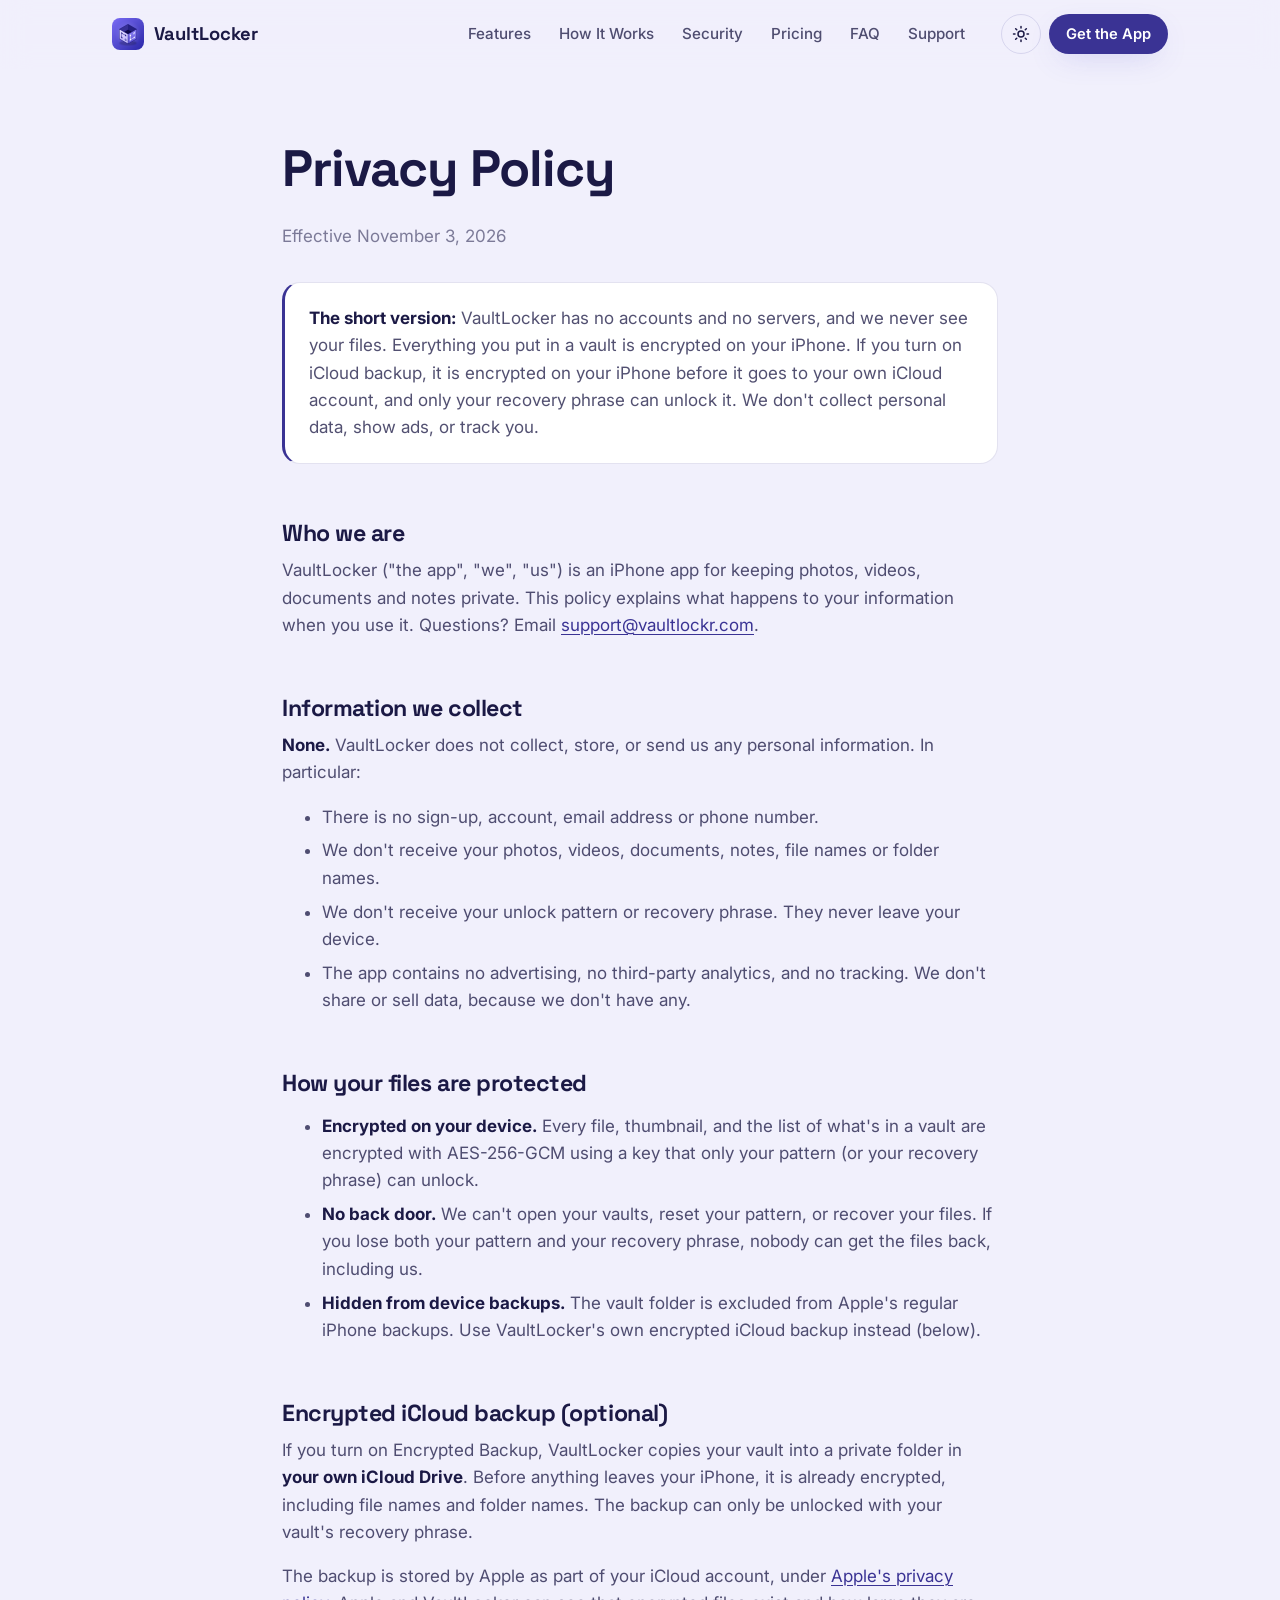
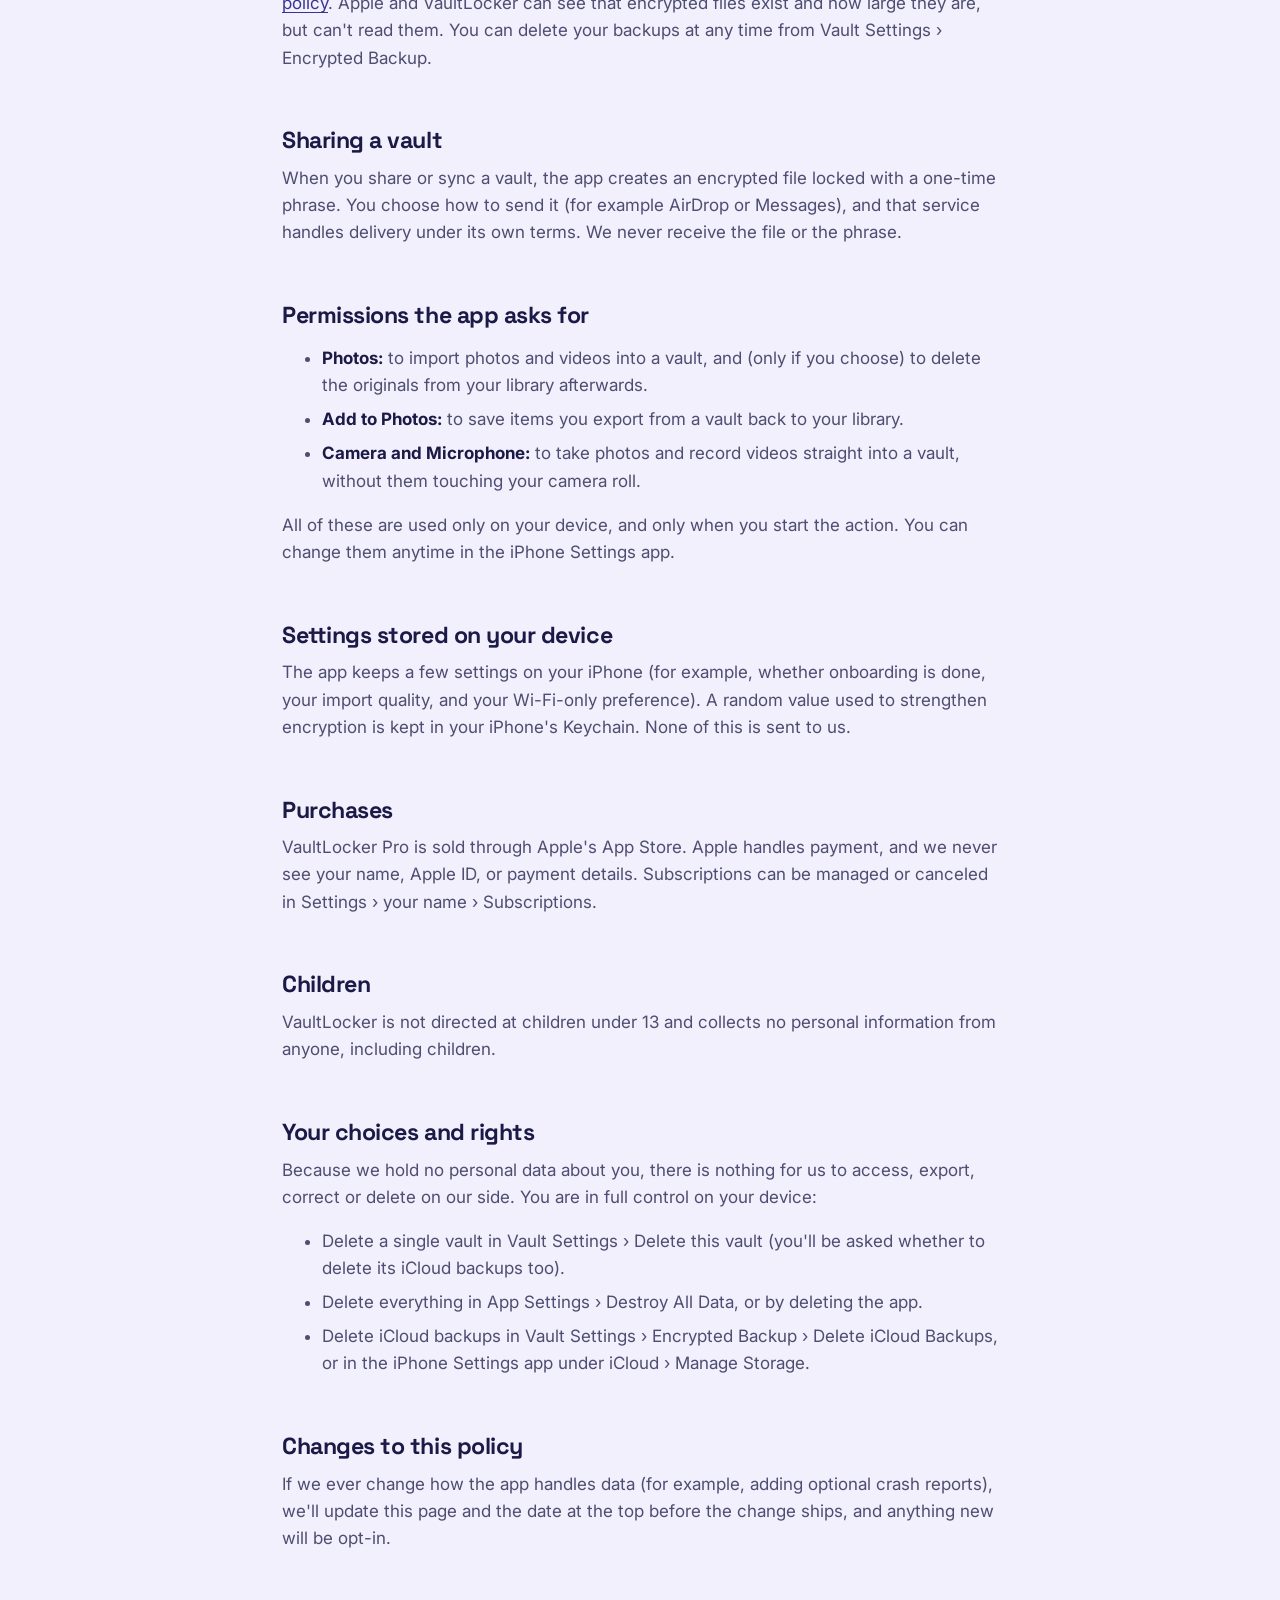
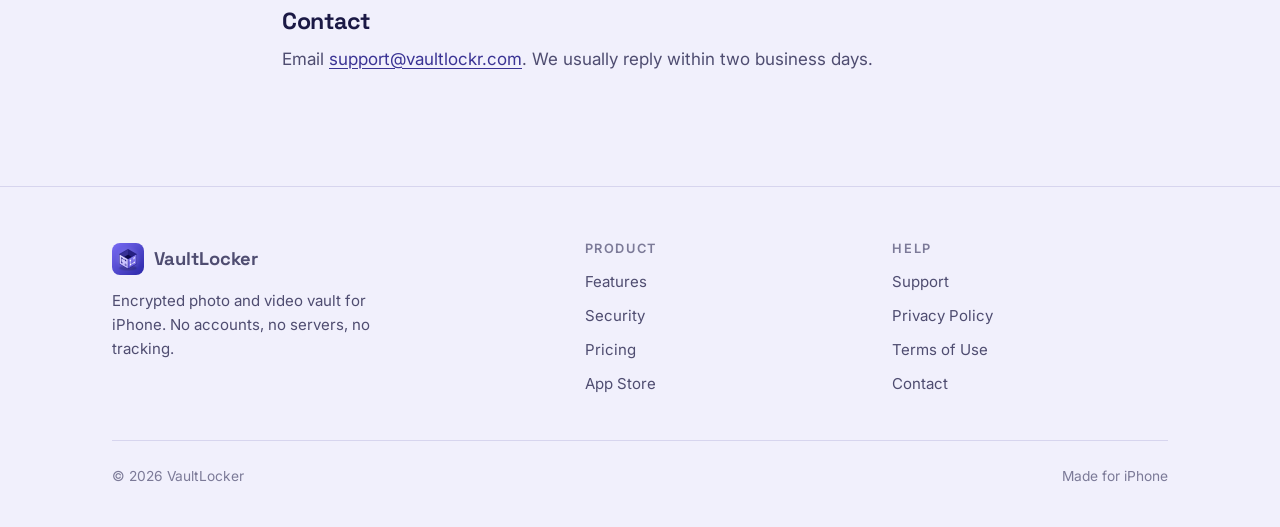
==== commit 23c31ac9: "support email" ====
--- a/privacy.html
+++ b/privacy.html
@@ -59,7 +59,7 @@
     </div>
 
     <h2>Who we are</h2>
-    <p>VaultLocker ("the app", "we", "us") is an iPhone app for keeping photos, videos, documents and notes private. This policy explains what happens to your information when you use it. Questions? Email <a href="mailto:SUPPORT_EMAIL@example.com">SUPPORT_EMAIL@example.com</a>.</p>
+    <p>VaultLocker ("the app", "we", "us") is an iPhone app for keeping photos, videos, documents and notes private. This policy explains what happens to your information when you use it. Questions? Email <a href="mailto:support@vaultlockr.com">support@vaultlockr.com</a>.</p>
 
     <h2>Information we collect</h2>
     <p><strong>None.</strong> VaultLocker does not collect, store, or send us any personal information. In particular:</p>
@@ -113,7 +113,7 @@
     <p>If we ever change how the app handles data (for example, adding optional crash reports), we'll update this page and the date at the top before the change ships, and anything new will be opt-in.</p>
 
     <h2>Contact</h2>
-    <p>Email <a href="mailto:SUPPORT_EMAIL@example.com">SUPPORT_EMAIL@example.com</a>. We usually reply within two business days.</p>
+    <p>Email <a href="mailto:support@vaultlockr.com">support@vaultlockr.com</a>. We usually reply within two business days.</p>
     </div>
 </main>
 
@@ -139,7 +139,7 @@
           <li><a href="support.html">Support</a></li>
           <li><a href="privacy.html">Privacy Policy</a></li>
           <li><a href="https://www.apple.com/legal/internet-services/itunes/dev/stdeula/">Terms of Use</a></li>
-          <li><a href="mailto:SUPPORT_EMAIL@example.com">Contact</a></li>
+          <li><a href="mailto:support@vaultlockr.com">Contact</a></li>
         </ul>
       </div>
     </div>
